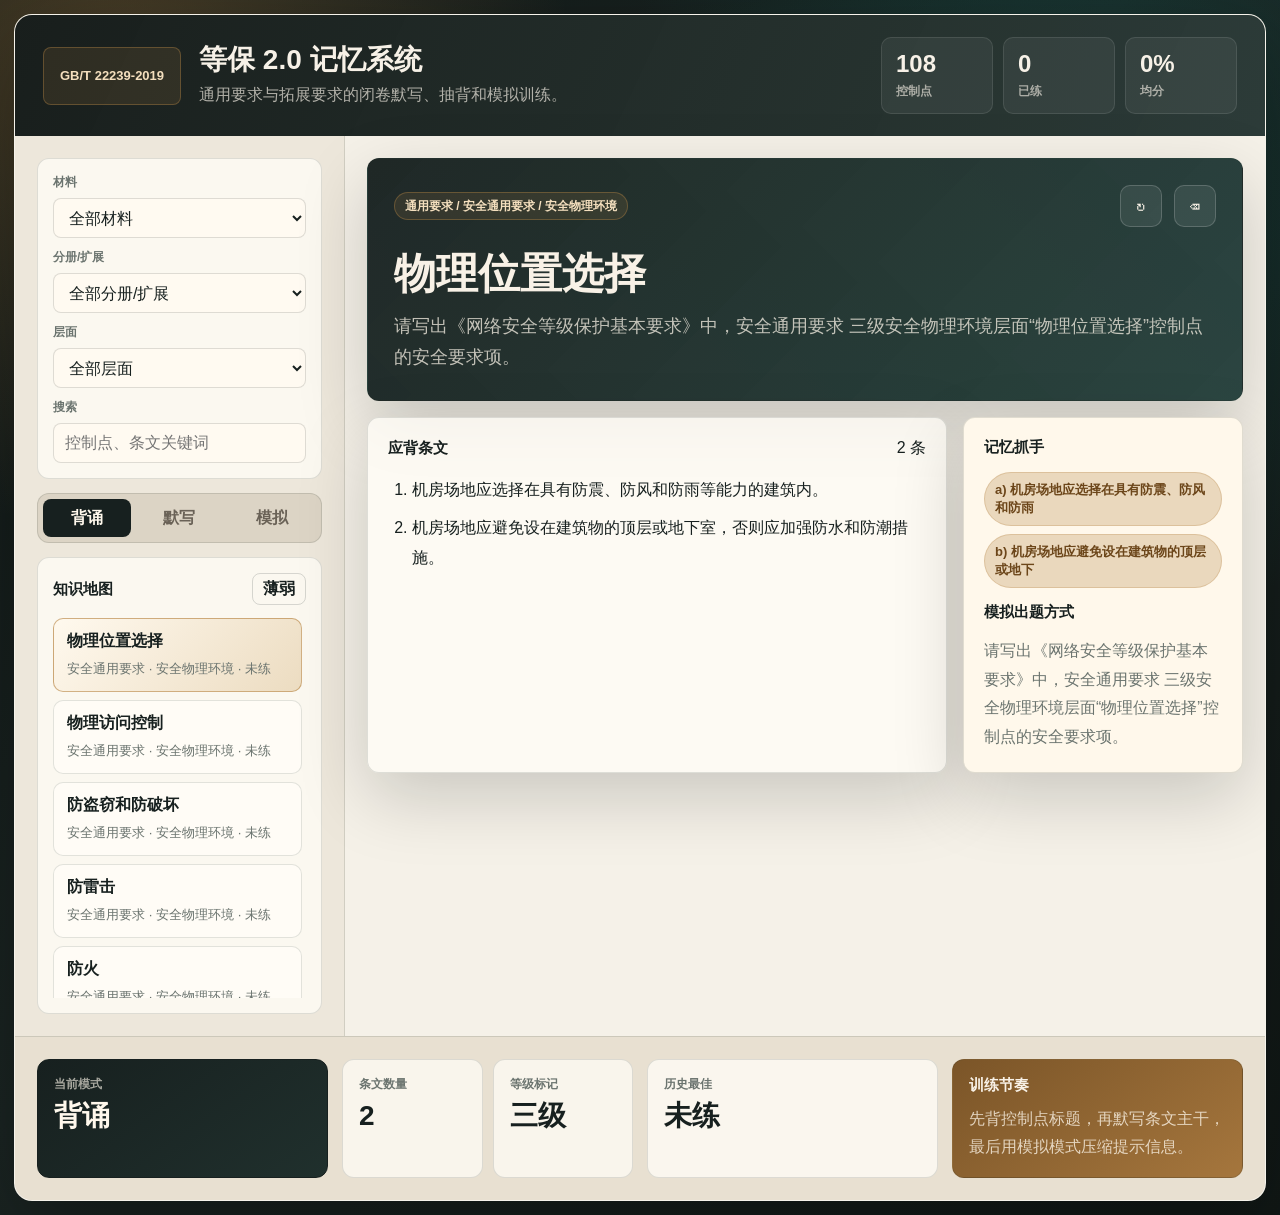
==== index.html @ 736f4082 "Initial memory trainer site" ====
<!doctype html>
<html lang="zh-CN">
  <head>
    <meta charset="UTF-8" />
    <meta name="viewport" content="width=device-width, initial-scale=1.0" />
    <title>等保 2.0 记忆与模拟刷题</title>
    <link rel="stylesheet" href="./styles.css" />
  </head>
  <body>
    <main class="app">
      <header class="top-nav">
        <div class="brand">
          <span class="label">GB/T 22239-2019</span>
          <div>
            <h1>等保 2.0 记忆系统</h1>
            <p>通用要求与拓展要求的闭卷默写、抽背和模拟训练。</p>
          </div>
        </div>
        <section class="stats">
          <div><strong id="totalCount">0</strong><span>控制点</span></div>
          <div><strong id="doneCount">0</strong><span>已练</span></div>
          <div><strong id="avgScore">0%</strong><span>均分</span></div>
        </section>
      </header>

      <section class="studio">
        <aside class="library">
          <section class="filters">
            <label>
              <span>材料</span>
              <select id="kindFilter"></select>
            </label>
            <label>
              <span>分册/扩展</span>
              <select id="sectionFilter"></select>
            </label>
            <label>
              <span>层面</span>
              <select id="layerFilter"></select>
            </label>
            <label>
              <span>搜索</span>
              <input id="searchInput" type="search" placeholder="控制点、条文关键词" />
            </label>
          </section>

          <section class="mode-card">
            <button class="mode is-active" data-mode="learn" type="button">背诵</button>
            <button class="mode" data-mode="write" type="button">默写</button>
            <button class="mode" data-mode="exam" type="button">模拟</button>
          </section>

          <section class="queue-card">
            <div class="card-title">
              <h2>知识地图</h2>
              <button id="weakOnlyBtn" type="button">薄弱</button>
            </div>
            <div id="itemList" class="item-list"></div>
          </section>
        </aside>

        <section class="main">
          <article class="prompt-card">
            <div class="prompt-top">
              <span id="crumb" class="label">三级要求</span>
              <div class="hero-actions">
                <button id="randomBtn" class="square" type="button" title="随机抽题">↻</button>
                <button id="clearBtn" class="square" type="button" title="清空作答">⌫</button>
              </div>
            </div>
            <h2 id="title">控制点</h2>
            <p id="questionText">从左侧选择一个控制点开始训练。</p>
          </article>

          <section id="learnPanel" class="learn-layout">
            <article class="panel answer-panel">
              <div class="panel-head">
                <h3>应背条文</h3>
                <span id="lineCount">0 条</span>
              </div>
              <ol id="answerList" class="answer-list"></ol>
            </article>
            <article class="panel method-panel">
              <h3>记忆抓手</h3>
              <div id="memoryFormula" class="formula"></div>
              <h3>模拟出题方式</h3>
              <p id="mockPrompt" class="mock-prompt"></p>
            </article>
          </section>

          <section id="writePanel" class="panel writing hidden">
            <div class="panel-head">
              <h3 id="writeTitle">闭卷默写</h3>
              <span id="charCount">0 字</span>
            </div>
            <textarea id="answerInput" placeholder="像考试一样默写：写出该控制点的安全要求项，尽量按 a)、b)、c) 的顺序。"></textarea>
            <div class="actions">
              <button id="scoreBtn" class="primary" type="button">检查覆盖度</button>
              <button id="revealBtn" class="secondary" type="button">对照答案</button>
            </div>
          </section>

          <section id="resultPanel" class="result hidden">
            <div class="score">
              <strong id="scoreNumber">0%</strong>
              <span id="scoreComment">等待作答</span>
            </div>
            <div class="keyword-box">
              <h3>关键词命中</h3>
              <div id="keywordGrid" class="keyword-grid"></div>
            </div>
          </section>

          <section id="revealPanel" class="panel hidden">
            <div class="panel-head">
              <h3>标准答案</h3>
              <button id="hideRevealBtn" type="button">收起</button>
            </div>
            <ol id="revealList" class="answer-list"></ol>
          </section>
        </section>

        <aside class="inspector">
          <div class="inspector-card primary-card">
            <span>当前模式</span>
            <strong id="modeName">背诵</strong>
          </div>
          <div class="inspector-grid">
            <div><span>条文数量</span><strong id="requirementCount">0</strong></div>
            <div><span>等级标记</span><strong id="levelMark">三级</strong></div>
          </div>
          <div class="inspector-card">
            <span>历史最佳</span>
            <strong id="bestScore">未练</strong>
          </div>
          <div class="inspector-note">
            <h3>训练节奏</h3>
            <p>先背控制点标题，再默写条文主干，最后用模拟模式压缩提示信息。</p>
          </div>
        </aside>
      </section>
    </main>

    <script src="./requirements-data.js"></script>
    <script src="./app.js"></script>
  </body>
</html>
---- styles.css ----
:root {
  --bg: #101615;
  --surface: #f5f1e8;
  --surface-2: #ebe5d8;
  --ink: #17201f;
  --muted: #6b746f;
  --line: rgba(35, 49, 46, 0.14);
  --dark: #17201f;
  --dark-2: #20302d;
  --teal: #0f766e;
  --teal-dark: #134e4a;
  --bronze: #b88746;
  --bronze-soft: #ead8bd;
  --red: #b42318;
  --red-soft: #f6ded8;
  --green-soft: #dceee8;
  --shadow: 0 24px 70px rgba(6, 12, 11, 0.18);
}

* {
  box-sizing: border-box;
}

body {
  margin: 0;
  min-height: 100vh;
  color: var(--ink);
  background:
    radial-gradient(circle at 9% 6%, rgba(184, 135, 70, 0.34), transparent 28%),
    radial-gradient(circle at 82% 16%, rgba(15, 118, 110, 0.30), transparent 31%),
    linear-gradient(135deg, #111816 0%, #1b2523 45%, #111816 100%);
  font-family: "Microsoft YaHei", "PingFang SC", "Segoe UI", sans-serif;
}

button,
input,
select,
textarea {
  font: inherit;
}

button {
  cursor: pointer;
}

.app {
  width: min(1720px, calc(100vw - 28px));
  min-height: calc(100vh - 28px);
  margin: 14px auto;
  border: 1px solid rgba(255, 255, 255, 0.11);
  border-radius: 18px;
  overflow: hidden;
  background: var(--surface);
  box-shadow: 0 30px 90px rgba(0, 0, 0, 0.34);
}

.top-nav {
  display: flex;
  align-items: center;
  justify-content: space-between;
  gap: 24px;
  min-height: 118px;
  padding: 22px 28px;
  color: #f7f1e7;
  background:
    linear-gradient(115deg, rgba(16, 22, 21, 0.96), rgba(32, 48, 45, 0.94)),
    linear-gradient(90deg, rgba(184, 135, 70, 0.18), transparent);
}

.brand {
  display: flex;
  align-items: center;
  gap: 18px;
}

.brand h1 {
  margin: 0;
  font-size: 28px;
  line-height: 1.12;
  letter-spacing: 0;
}

.brand p {
  margin: 7px 0 0;
  color: rgba(247, 241, 231, 0.68);
  line-height: 1.6;
}

.label {
  display: inline-flex;
  align-items: center;
  min-height: 28px;
  padding: 0 10px;
  border: 1px solid rgba(184, 135, 70, 0.38);
  border-radius: 999px;
  color: #f4dfbe;
  background: rgba(184, 135, 70, 0.14);
  font-size: 12px;
  font-weight: 900;
  white-space: nowrap;
}

.top-nav .label {
  min-height: 58px;
  padding: 0 16px;
  border-radius: 8px;
  font-size: 13px;
}

.stats {
  display: grid;
  grid-template-columns: repeat(3, 112px);
  gap: 10px;
}

.stats div {
  padding: 13px 14px;
  border: 1px solid rgba(255, 255, 255, 0.10);
  border-radius: 10px;
  background: rgba(255, 255, 255, 0.06);
}

.stats strong {
  display: block;
  font-size: 24px;
  line-height: 1.1;
}

.stats span {
  display: block;
  margin-top: 6px;
  color: rgba(247, 241, 231, 0.62);
  font-size: 12px;
  font-weight: 800;
}

.studio {
  display: grid;
  grid-template-columns: 360px minmax(0, 1fr) 286px;
  min-height: calc(100vh - 146px);
  background:
    linear-gradient(90deg, rgba(23, 32, 31, 0.04), transparent 20%),
    var(--surface);
}

.library,
.inspector {
  display: flex;
  flex-direction: column;
  gap: 14px;
  padding: 22px;
}

.library {
  border-right: 1px solid var(--line);
  background: #ede7db;
}

.inspector {
  border-left: 1px solid var(--line);
  background: #e8e0d1;
}

.main {
  display: grid;
  align-content: start;
  gap: 16px;
  padding: 22px;
}

.filters,
.queue-card,
.mode-card,
.panel,
.result,
.prompt-card,
.inspector-card,
.inspector-grid,
.inspector-note {
  border: 1px solid var(--line);
  border-radius: 12px;
  background: rgba(255, 253, 247, 0.78);
  box-shadow: var(--shadow);
}

.filters {
  display: grid;
  gap: 11px;
  padding: 15px;
  box-shadow: none;
}

.filters label span {
  display: block;
  margin-bottom: 7px;
  color: var(--muted);
  font-size: 12px;
  font-weight: 900;
}

.filters select,
.filters input {
  width: 100%;
  height: 40px;
  padding: 0 11px;
  border: 1px solid rgba(23, 32, 31, 0.14);
  border-radius: 8px;
  color: var(--ink);
  background: #fffaf1;
  outline: none;
}

.filters select:focus,
.filters input:focus,
textarea:focus {
  border-color: var(--teal);
  box-shadow: 0 0 0 3px rgba(15, 118, 110, 0.14);
}

.mode-card {
  display: grid;
  grid-template-columns: repeat(3, 1fr);
  gap: 5px;
  padding: 5px;
  background: #dcd4c5;
  box-shadow: none;
}

.mode {
  min-height: 38px;
  border: 0;
  border-radius: 8px;
  color: #6a6257;
  background: transparent;
  font-weight: 900;
}

.mode.is-active {
  color: #fff8ec;
  background: var(--dark);
}

.queue-card {
  min-height: 0;
  flex: 1;
  padding: 15px;
  box-shadow: none;
}

.card-title,
.panel-head,
.prompt-top,
.actions,
.hero-actions {
  display: flex;
  align-items: center;
  justify-content: space-between;
  gap: 12px;
}

.card-title h2,
.panel-head h3,
.keyword-box h3,
.method-panel h3,
.inspector-note h3 {
  margin: 0;
  font-size: 15px;
  letter-spacing: 0;
}

.card-title button,
#hideRevealBtn {
  min-height: 32px;
  padding: 0 10px;
  border: 1px solid rgba(23, 32, 31, 0.16);
  border-radius: 8px;
  color: var(--dark);
  background: transparent;
  font-weight: 900;
}

.card-title button.active {
  color: #fff7e8;
  border-color: var(--dark);
  background: var(--dark);
}

.item-list {
  display: flex;
  flex-direction: column;
  gap: 8px;
  max-height: calc(100vh - 520px);
  margin-top: 13px;
  overflow: auto;
  padding-right: 4px;
}

.queue-item {
  width: 100%;
  padding: 12px 13px;
  border: 1px solid rgba(23, 32, 31, 0.12);
  border-radius: 10px;
  text-align: left;
  color: var(--ink);
  background: rgba(255, 253, 247, 0.86);
}

.queue-item span,
.queue-item small {
  display: block;
}

.queue-item span {
  margin-bottom: 7px;
  font-weight: 900;
}

.queue-item small {
  color: var(--muted);
  line-height: 1.5;
}

.queue-item.active {
  border-color: rgba(184, 135, 70, 0.62);
  background: linear-gradient(135deg, #fff9ee, #ecdcc1);
}

.empty {
  color: var(--muted);
}

.prompt-card {
  min-height: 230px;
  padding: 26px;
  color: #f8f1e6;
  background:
    linear-gradient(135deg, rgba(23, 32, 31, 0.96), rgba(25, 55, 51, 0.92)),
    linear-gradient(45deg, rgba(184, 135, 70, 0.22), transparent);
}

.prompt-card h2 {
  margin: 24px 0 14px;
  font-size: 42px;
  line-height: 1.08;
}

.prompt-card p {
  max-width: 920px;
  margin: 0;
  color: rgba(248, 241, 230, 0.75);
  font-size: 18px;
  line-height: 1.75;
}

.square {
  width: 42px;
  height: 42px;
  border: 1px solid rgba(255, 255, 255, 0.18);
  border-radius: 10px;
  color: #f8f1e6;
  background: rgba(255, 255, 255, 0.08);
  font-size: 19px;
}

.learn-layout {
  display: grid;
  grid-template-columns: minmax(0, 1.35fr) minmax(280px, 0.65fr);
  gap: 16px;
}

.panel,
.result {
  padding: 20px;
}

.answer-list {
  margin: 16px 0 0;
  padding-left: 24px;
  line-height: 1.88;
}

.answer-list li + li {
  margin-top: 8px;
}

.method-panel {
  display: grid;
  align-content: start;
  gap: 15px;
  background: #fff8eb;
}

.formula {
  display: flex;
  flex-wrap: wrap;
  gap: 8px;
}

.formula span {
  padding: 8px 10px;
  border: 1px solid rgba(184, 135, 70, 0.28);
  border-radius: 999px;
  color: #6c461a;
  background: var(--bronze-soft);
  font-size: 13px;
  font-weight: 900;
}

.mock-prompt {
  margin: 0;
  color: var(--muted);
  line-height: 1.8;
}

.writing textarea {
  width: 100%;
  min-height: 315px;
  margin-top: 14px;
  padding: 18px;
  border: 1px solid rgba(23, 32, 31, 0.14);
  border-radius: 12px;
  resize: vertical;
  color: var(--ink);
  background: #fffaf1;
  line-height: 1.88;
  outline: none;
}

.actions {
  justify-content: flex-end;
  margin-top: 14px;
}

.primary,
.secondary {
  min-height: 43px;
  padding: 0 18px;
  border-radius: 10px;
  font-weight: 900;
}

.primary {
  color: #fff8ec;
  border: 1px solid var(--dark);
  background: var(--dark);
}

.secondary {
  color: #6c461a;
  border: 1px solid rgba(184, 135, 70, 0.44);
  background: var(--bronze-soft);
}

.result {
  display: grid;
  grid-template-columns: 180px minmax(0, 1fr);
  gap: 18px;
  background: #fbf6ec;
}

.score {
  display: grid;
  align-content: center;
  min-height: 150px;
  padding: 18px;
  border-radius: 12px;
  color: #f8f1e6;
  background: linear-gradient(145deg, var(--dark), var(--dark-2));
}

.score strong {
  font-size: 46px;
}

.score span {
  margin-top: 8px;
  color: rgba(248, 241, 230, 0.70);
  line-height: 1.6;
}

.keyword-grid {
  display: flex;
  flex-wrap: wrap;
  gap: 8px;
  margin-top: 12px;
}

.keyword-grid span {
  padding: 7px 10px;
  border-radius: 999px;
  font-size: 13px;
  font-weight: 900;
}

.keyword-grid .hit {
  color: var(--teal-dark);
  background: var(--green-soft);
}

.keyword-grid .miss {
  color: var(--red);
  background: var(--red-soft);
}

.inspector-card,
.inspector-grid,
.inspector-note {
  padding: 16px;
  box-shadow: none;
}

.inspector-card span,
.inspector-grid span {
  display: block;
  color: var(--muted);
  font-size: 12px;
  font-weight: 900;
}

.inspector-card strong,
.inspector-grid strong {
  display: block;
  margin-top: 8px;
  font-size: 28px;
  line-height: 1.1;
}

.primary-card {
  color: #fff8ec;
  border-color: var(--dark);
  background: linear-gradient(145deg, var(--dark), var(--dark-2));
}

.primary-card span {
  color: rgba(255, 248, 236, 0.62);
}

.inspector-grid {
  display: grid;
  grid-template-columns: 1fr 1fr;
  gap: 10px;
  padding: 0;
  border: 0;
  background: transparent;
}

.inspector-grid div {
  padding: 16px;
  border: 1px solid var(--line);
  border-radius: 12px;
  background: rgba(255, 253, 247, 0.72);
}

.inspector-note {
  color: #f8f1e6;
  background: linear-gradient(145deg, #7b5528, #a5763d);
}

.inspector-note p {
  margin: 10px 0 0;
  color: rgba(255, 248, 236, 0.76);
  line-height: 1.75;
}

.hidden {
  display: none !important;
}

@media (max-width: 1280px) {
  .studio {
    grid-template-columns: 330px minmax(0, 1fr);
  }

  .inspector {
    display: grid;
    grid-column: 1 / -1;
    grid-template-columns: repeat(4, 1fr);
    border-left: 0;
    border-top: 1px solid var(--line);
  }

  .inspector-grid {
    grid-template-columns: 1fr 1fr;
  }
}

@media (max-width: 960px) {
  .app {
    width: 100%;
    min-height: 100vh;
    margin: 0;
    border-radius: 0;
  }

  .top-nav,
  .brand {
    align-items: flex-start;
    flex-direction: column;
  }

  .stats {
    width: 100%;
    grid-template-columns: repeat(3, 1fr);
  }

  .studio,
  .learn-layout,
  .result,
  .inspector {
    grid-template-columns: 1fr;
  }

  .library {
    border-right: 0;
    border-bottom: 1px solid var(--line);
  }

  .item-list {
    max-height: 320px;
  }
}

@media (max-width: 620px) {
  .top-nav,
  .library,
  .main,
  .inspector {
    padding: 16px;
  }

  .stats {
    grid-template-columns: 1fr;
  }

  .prompt-card h2 {
    font-size: 30px;
  }

  .prompt-card p {
    font-size: 16px;
  }

  .prompt-top {
    align-items: flex-start;
    flex-direction: column;
  }
}
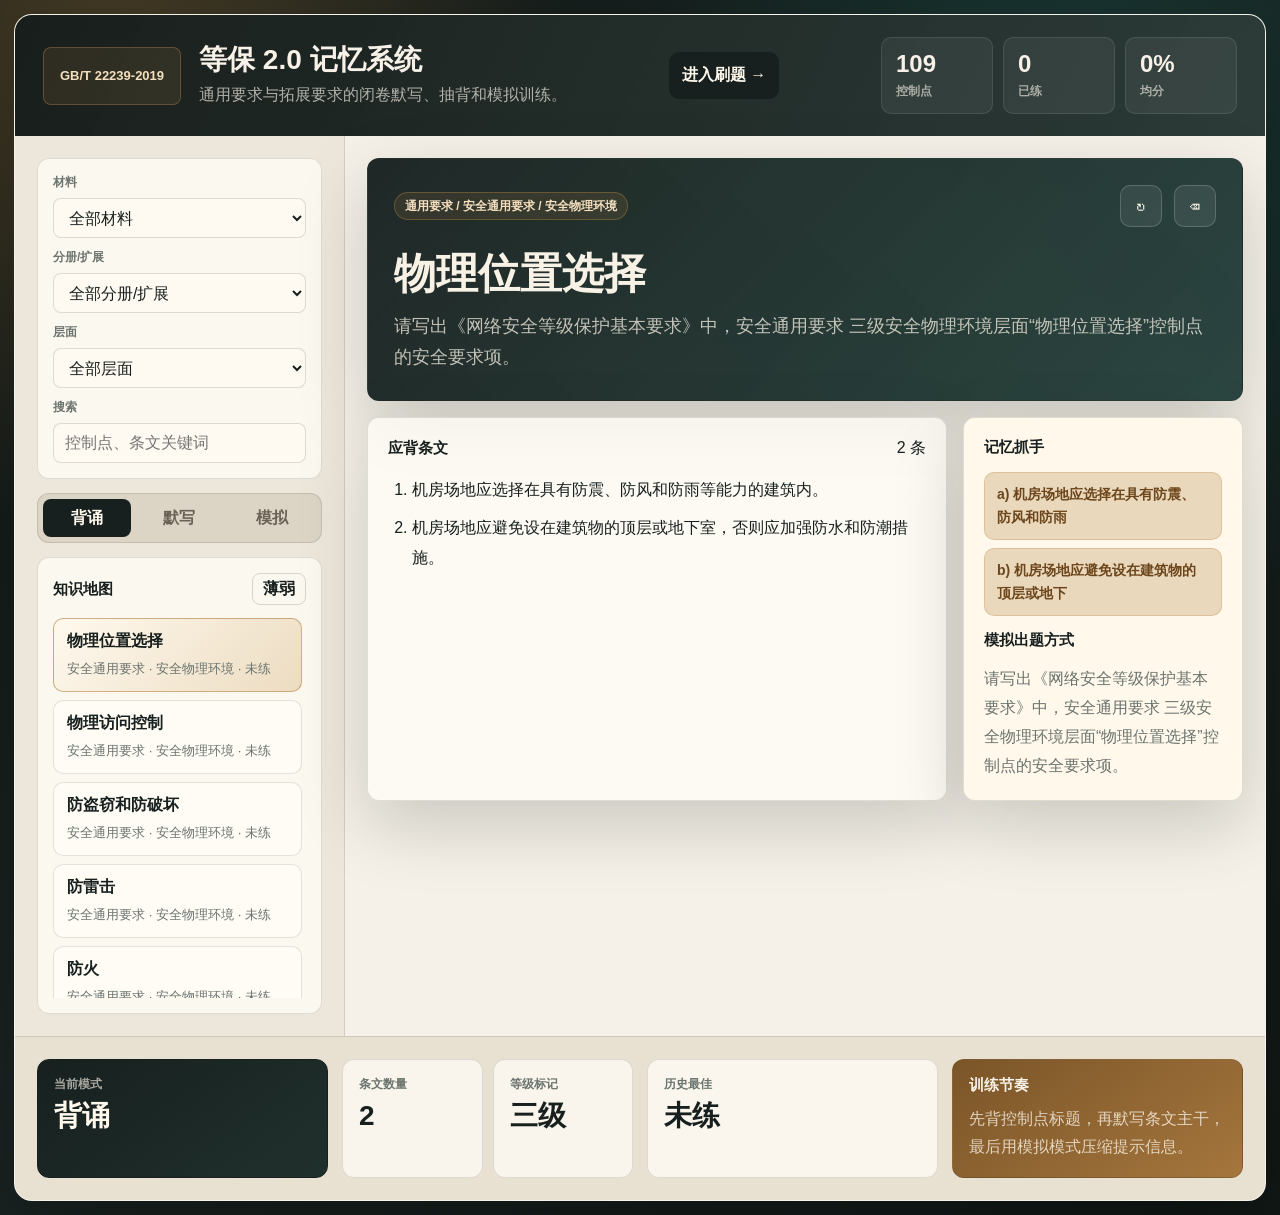
==== commit 5f83d0d9: "Add sourced level protection practice and wrong-answer review" ====
--- a/index.html
+++ b/index.html
@@ -16,7 +16,7 @@
             <p>通用要求与拓展要求的闭卷默写、抽背和模拟训练。</p>
           </div>
         </div>
-        <section class="stats">
+        <a href="./quiz.html" class="primary" style="padding:12px;border-radius:10px;text-decoration:none">进入刷题 →</a><section class="stats">
           <div><strong id="totalCount">0</strong><span>控制点</span></div>
           <div><strong id="doneCount">0</strong><span>已练</span></div>
           <div><strong id="avgScore">0%</strong><span>均分</span></div>
@@ -95,7 +95,7 @@
             </div>
             <textarea id="answerInput" placeholder="像考试一样默写：写出该控制点的安全要求项，尽量按 a)、b)、c) 的顺序。"></textarea>
             <div class="actions">
-              <button id="scoreBtn" class="primary" type="button">检查覆盖度</button>
+              <button id="scoreBtn" class="primary" type="button">检查文字覆盖度</button>
               <button id="revealBtn" class="secondary" type="button">对照答案</button>
             </div>
           </section>
@@ -106,14 +106,14 @@
               <span id="scoreComment">等待作答</span>
             </div>
             <div class="keyword-box">
-              <h3>关键词命中</h3>
+              <h3>文字覆盖度估算 · 不能代替阅卷</h3>
               <div id="keywordGrid" class="keyword-grid"></div>
             </div>
           </section>
 
           <section id="revealPanel" class="panel hidden">
             <div class="panel-head">
-              <h3>标准答案</h3>
+              <h3>条文对照（原有材料）</h3>
               <button id="hideRevealBtn" type="button">收起</button>
             </div>
             <ol id="revealList" class="answer-list"></ol>
--- a/styles.css
+++ b/styles.css
@@ -391,19 +391,25 @@
 }
 
 .formula {
-  display: flex;
-  flex-wrap: wrap;
+  display: grid;
   gap: 8px;
 }
 
 .formula span {
-  padding: 8px 10px;
+  display: block;
+  padding: 10px 12px;
   border: 1px solid rgba(184, 135, 70, 0.28);
-  border-radius: 999px;
+  border-radius: 10px;
   color: #6c461a;
   background: var(--bronze-soft);
-  font-size: 13px;
-  font-weight: 900;
+  font-size: 14px;
+  font-weight: 800;
+  line-height: 1.65;
+}
+
+.formula b {
+  margin-right: 4px;
+  color: #422a0d;
 }
 
 .mock-prompt {
@@ -497,6 +503,11 @@
   background: var(--green-soft);
 }
 
+.keyword-grid .partial {
+  color: #7a4d12;
+  background: #f1dfbd;
+}
+
 .keyword-grid .miss {
   color: var(--red);
   background: var(--red-soft);
